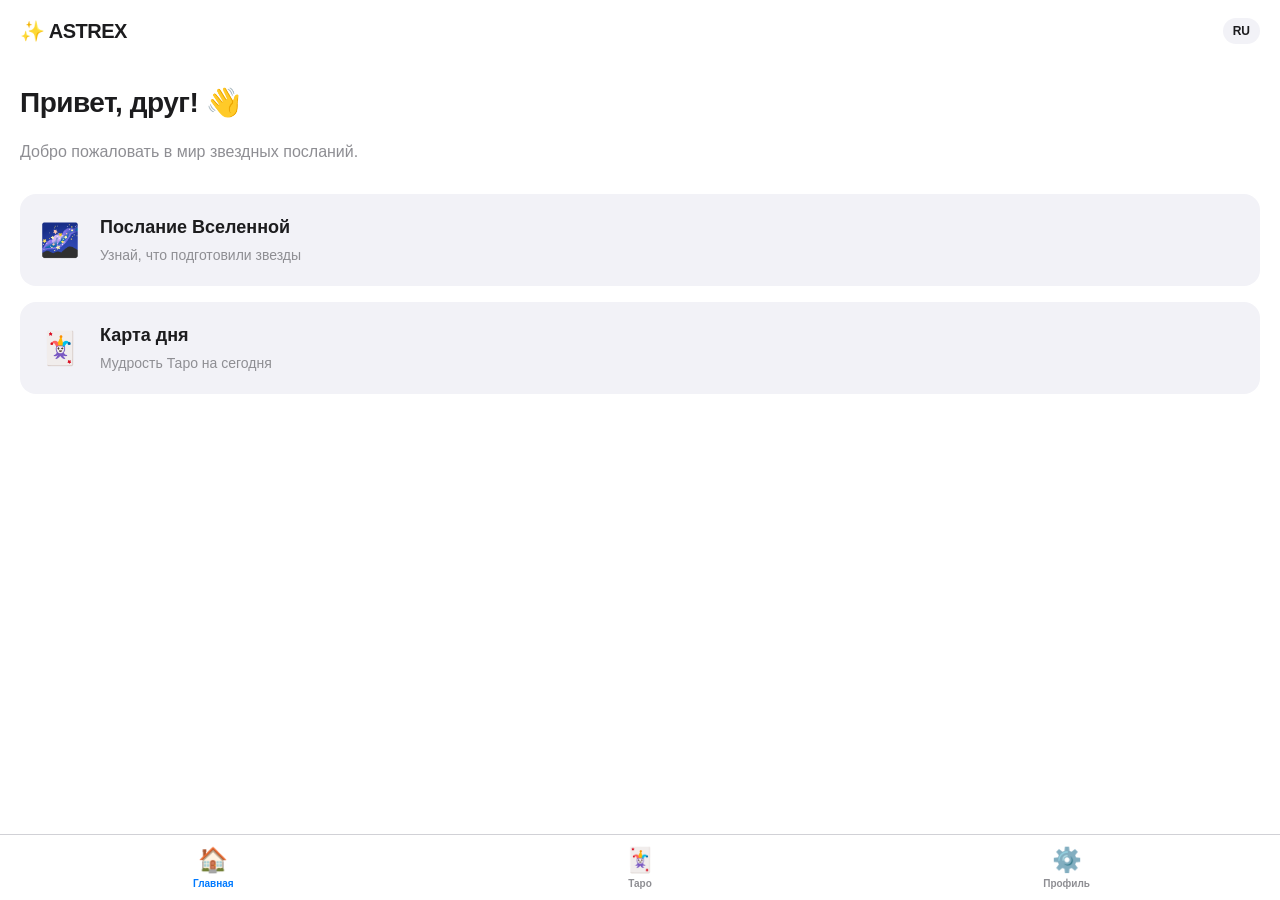
==== index.html @ b2342a39 "init" ====
<!DOCTYPE html>
<html lang="en">

<head>
    <meta charset="UTF-8">
    <meta name="viewport" content="width=device-width, initial-scale=1.0, maximum-scale=1.0, user-scalable=no">
    <title>ASTREX</title>
    <script src="https://telegram.org/js/telegram-web-app.js"></script>
    <link rel="stylesheet" href="style.css">
</head>

<body>
    <div id="app">
        <!-- Header -->
        <header>
            <div class="logo">✨ ASTREX</div>
            <div id="lang-indicator" class="lang-badge">RU</div>
        </header>

        <!-- Main Content Area -->
        <main id="main-view">
            <!-- Views will be injected here -->
            <div id="view-home" class="view active">
                <div class="hero">
                    <h1 id="greeting">Привет, друг! 👋</h1>
                    <p id="sub-greeting">Добро пожаловать в мир звездных посланий.</p>
                </div>

                <div class="action-card" id="get-message-card">
                    <div class="card-icon">🌌</div>
                    <div class="card-content">
                        <h3 id="btn-message-label">Послание Вселенной</h3>
                        <p id="btn-message-desc">Узнай, что подготовили звезды</p>
                    </div>
                </div>

                <div class="action-card" id="tarot-card">
                    <div class="card-icon">🃏</div>
                    <div class="card-content">
                        <h3 id="btn-tarot-label">Карта дня</h3>
                        <p id="btn-tarot-desc">Мудрость Таро на сегодня</p>
                    </div>
                </div>
            </div>

            <!-- Tarot View -->
            <div id="view-tarot" class="view">
                <div class="back-btn">← Назад</div>
                <div id="tarot-container">
                    <!-- Tarot card result -->
                    <div id="tarot-shuffling" class="hidden">
                        <div class="loader"></div>
                        <p>Прислушиваюсь к энергиям...</p>
                    </div>
                    <div id="tarot-result" class="hidden">
                        <img id="tarot-img" src="" alt="Card">
                        <h2 id="tarot-name"></h2>
                        <span id="tarot-pos" class="badge"></span>
                        <p id="tarot-meaning"></p>
                        <button id="tarot-expand-btn" class="secondary-btn hidden">Подробное разъяснение 💎</button>
                    </div>
                    <button id="pull-tarot-btn" class="primary-btn">Открыть карту дня</button>
                </div>
            </div>

            <!-- Personalization View -->
            <div id="view-personalization" class="view">
                <div class="back-btn">← Назад</div>
                <h2 id="personalize-title">Персонализация</h2>
                <div class="form-group">
                    <label>Дата рождения</label>
                    <input type="text" id="birth-date" placeholder="01.01.1990">
                </div>
                <div class="form-group">
                    <label>Время рождения</label>
                    <input type="text" id="birth-time" placeholder="12:00">
                </div>
                <div class="form-group">
                    <label>Место рождения</label>
                    <input type="text" id="birth-region" placeholder="Город, регион">
                </div>
                <button id="save-personalization" class="primary-btn">Сохранить данные</button>
            </div>
        </main>

        <!-- Bottom Navigation -->
        <nav class="bottom-nav">
            <button class="nav-item active" data-view="home">
                <span class="icon">🏠</span>
                <span class="label">Главная</span>
            </button>
            <button class="nav-item" data-view="tarot">
                <span class="icon">🃏</span>
                <span class="label">Таро</span>
            </button>
            <button class="nav-item" data-view="personalization">
                <span class="icon">⚙️</span>
                <span class="label">Профиль</span>
            </button>
        </nav>
    </div>

    <script src="app.js"></script>
</body>

</html>
---- style.css ----
:root {
    --primary-color: #007aff; /* ASTREX Blue */
    --bg-color: #ffffff;
    --text-color: #1c1c1e;
    --secondary-text: #8e8e93;
    --card-bg: #f2f2f7;
    --border-radius: 16px;
    --safe-area-bottom: env(safe-area-inset-bottom);
}

* {
    box-sizing: border-box;
    -webkit-tap-highlight-color: transparent;
}

body {
    font-family: -apple-system, BlinkMacSystemFont, "Segoe UI", Roboto, Helvetica, Arial, sans-serif;
    background-color: var(--bg-color);
    color: var(--text-color);
    margin: 0;
    padding: 0;
    overflow-x: hidden;
    line-height: 1.5;
}

header {
    display: flex;
    justify-content: space-between;
    align-items: center;
    padding: 16px 20px;
    position: sticky;
    top: 0;
    background: rgba(255, 255, 255, 0.8);
    backdrop-filter: blur(10px);
    z-index: 100;
}

.logo {
    font-weight: 700;
    font-size: 20px;
    letter-spacing: -0.5px;
}

.lang-badge {
    background: var(--card-bg);
    padding: 4px 10px;
    border-radius: 20px;
    font-size: 12px;
    font-weight: 600;
}

main {
    padding: 0 20px 100px 20px;
}

.view {
    display: none;
    animation: fadeIn 0.3s ease;
}

.view.active {
    display: block;
}

@keyframes fadeIn {
    from { opacity: 0; transform: translateY(10px); }
    to { opacity: 1; transform: translateY(0); }
}

.hero {
    margin-top: 20px;
    margin-bottom: 30px;
}

h1 {
    font-size: 28px;
    font-weight: 800;
    margin-bottom: 8px;
    letter-spacing: -0.5px;
}

.hero p {
    color: var(--secondary-text);
    font-size: 16px;
}

/* Action Cards */
.action-card {
    background: var(--card-bg);
    padding: 20px;
    border-radius: var(--border-radius);
    display: flex;
    align-items: center;
    margin-bottom: 16px;
    cursor: pointer;
    transition: transform 0.2s ease, background 0.2s ease;
}

.action-card:active {
    transform: scale(0.98);
    background: #e5e5ea;
}

.card-icon {
    font-size: 32px;
    margin-right: 20px;
}

.card-content h3 {
    margin: 0;
    font-size: 18px;
    font-weight: 700;
}

.card-content p {
    margin: 4px 0 0 0;
    color: var(--secondary-text);
    font-size: 14px;
}

/* Forms */
.form-group {
    margin-bottom: 20px;
}

.form-group label {
    display: block;
    margin-bottom: 8px;
    font-size: 14px;
    font-weight: 600;
    color: var(--secondary-text);
}

input {
    width: 100%;
    padding: 14px 16px;
    border-radius: 12px;
    border: 1px solid #e5e5ea;
    background: var(--card-bg);
    font-size: 16px;
    outline: none;
    transition: border-color 0.2s ease;
}

input:focus {
    border-color: var(--primary-color);
}

/* Buttons */
.primary-btn {
    width: 100%;
    background: var(--primary-color);
    color: white;
    border: none;
    padding: 16px;
    border-radius: 16px;
    font-size: 16px;
    font-weight: 700;
    cursor: pointer;
    margin-top: 10px;
}

.secondary-btn {
    width: 100%;
    background: #e5e5ea;
    color: var(--text-color);
    border: none;
    padding: 12px;
    border-radius: 12px;
    font-size: 14px;
    font-weight: 600;
    margin-top: 10px;
}

/* Bottom Nav */
.bottom-nav {
    position: fixed;
    bottom: 0;
    left: 0;
    right: 0;
    background: rgba(255, 255, 255, 0.9);
    backdrop-filter: blur(20px);
    display: flex;
    justify-content: space-around;
    padding: 10px 0 calc(10px + var(--safe-area-bottom));
    border-top: 0.5px solid #d1d1d6;
    z-index: 1000;
}

.nav-item {
    border: none;
    background: none;
    display: flex;
    flex-direction: column;
    align-items: center;
    color: var(--secondary-text);
    cursor: pointer;
    width: 33%;
}

.nav-item.active {
    color: var(--primary-color);
}

.nav-item .icon {
    font-size: 24px;
    margin-bottom: 4px;
}

.nav-item .label {
    font-size: 10px;
    font-weight: 600;
}

/* Tarot Container */
#tarot-container {
    text-align: center;
    padding: 20px 0;
}

#tarot-img {
    width: 200px;
    border-radius: 12px;
    box-shadow: 0 10px 30px rgba(0,0,0,0.1);
    margin-bottom: 20px;
}

.badge {
    display: inline-block;
    padding: 4px 12px;
    background: var(--card-bg);
    border-radius: 20px;
    font-size: 12px;
    font-weight: 700;
    margin-bottom: 16px;
}

.hidden {
    display: none;
}

.loader {
    width: 40px;
    height: 40px;
    border: 4px solid var(--card-bg);
    border-top-color: var(--primary-color);
    border-radius: 50%;
    animation: spin 1s linear infinite;
    margin: 40px auto;
}

@keyframes spin {
    to { transform: rotate(360deg); }
}

.back-btn {
    padding: 10px 0;
    font-weight: 600;
    color: var(--primary-color);
    cursor: pointer;
    margin-bottom: 10px;
}
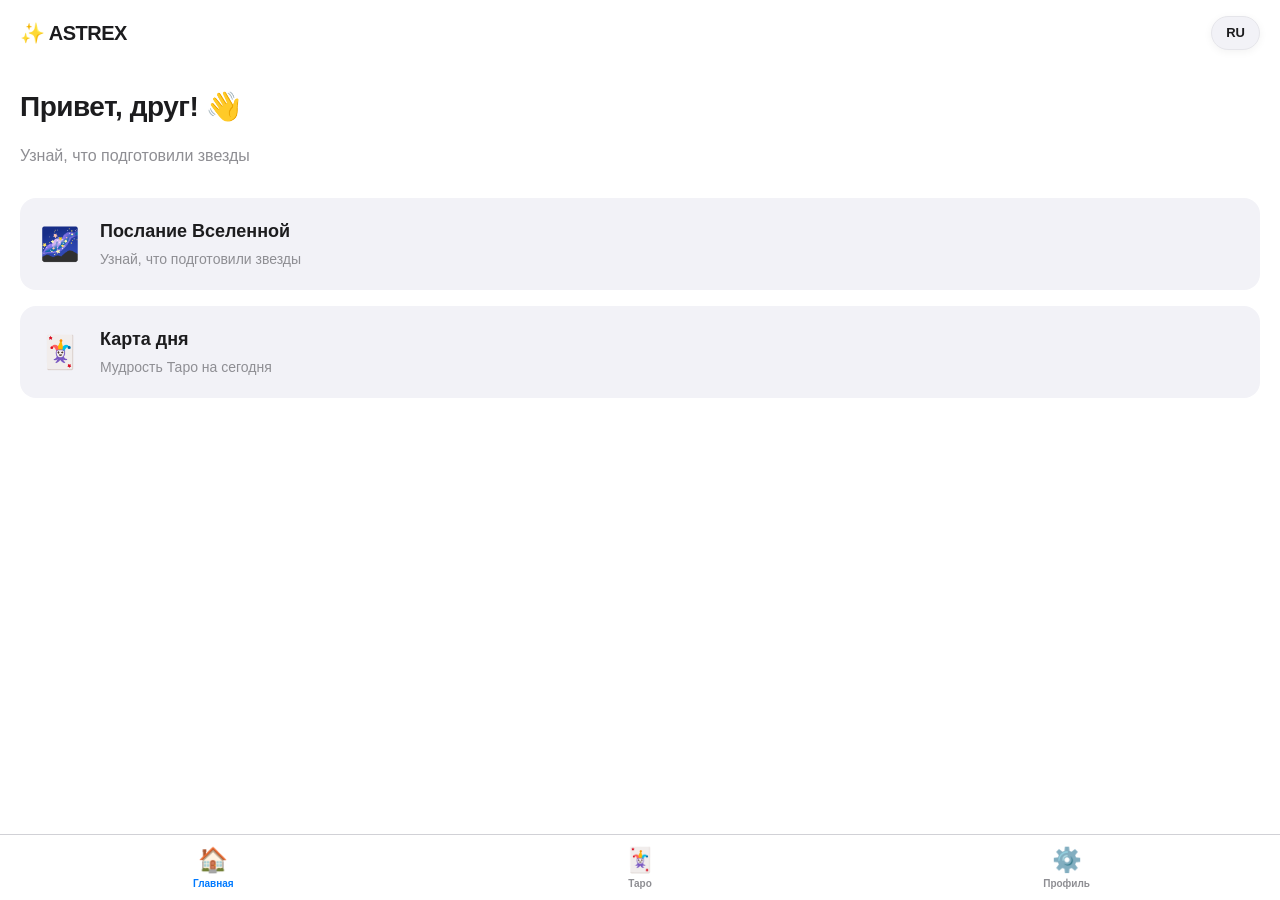
==== commit ef3b4340: "optimization" ====
--- a/index.html
+++ b/index.html
@@ -3,7 +3,7 @@
 
 <head>
     <meta charset="UTF-8">
-    <meta name="viewport" content="width=device-width, initial-scale=1.0, maximum-scale=1.0, user-scalable=no">
+    <meta name="viewport" content="width=device-width, initial-scale=1.0, maximum-scale=1.0, user-scalable=no, viewport-fit=cover">
     <title>ASTREX</title>
     <script src="https://telegram.org/js/telegram-web-app.js"></script>
     <link rel="stylesheet" href="style.css">
--- a/style.css
+++ b/style.css
@@ -1,5 +1,6 @@
 :root {
-    --primary-color: #007aff; /* ASTREX Blue */
+    --primary-color: #007aff;
+    /* ASTREX Blue */
     --bg-color: #ffffff;
     --text-color: #1c1c1e;
     --secondary-text: #8e8e93;
@@ -11,6 +12,12 @@
 * {
     box-sizing: border-box;
     -webkit-tap-highlight-color: transparent;
+}
+
+html,
+body {
+    background-color: var(--bg-color);
+    min-height: 100vh;
 }
 
 body {
@@ -30,7 +37,7 @@
     padding: 16px 20px;
     position: sticky;
     top: 0;
-    background: rgba(255, 255, 255, 0.8);
+    background: rgba(255, 255, 255, 0.9);
     backdrop-filter: blur(10px);
     z-index: 100;
 }
@@ -43,10 +50,25 @@
 
 .lang-badge {
     background: var(--card-bg);
-    padding: 4px 10px;
+    padding: 6px 14px;
     border-radius: 20px;
-    font-size: 12px;
-    font-weight: 600;
+    font-size: 13px;
+    font-weight: 700;
+    cursor: pointer;
+    transition: all 0.2s ease;
+    border: 1px solid #e5e5ea;
+    box-shadow: 0 2px 8px rgba(0, 0, 0, 0.05);
+    user-select: none;
+    -webkit-user-select: none;
+}
+
+.lang-badge:hover {
+    background: #e5e5ea;
+}
+
+.lang-badge:active {
+    transform: scale(0.9);
+    background: #d1d1d6;
 }
 
 main {
@@ -63,8 +85,15 @@
 }
 
 @keyframes fadeIn {
-    from { opacity: 0; transform: translateY(10px); }
-    to { opacity: 1; transform: translateY(0); }
+    from {
+        opacity: 0;
+        transform: translateY(10px);
+    }
+
+    to {
+        opacity: 1;
+        transform: translateY(0);
+    }
 }
 
 .hero {
@@ -221,7 +250,7 @@
 #tarot-img {
     width: 200px;
     border-radius: 12px;
-    box-shadow: 0 10px 30px rgba(0,0,0,0.1);
+    box-shadow: 0 10px 30px rgba(0, 0, 0, 0.1);
     margin-bottom: 20px;
 }
 
@@ -250,7 +279,9 @@
 }
 
 @keyframes spin {
-    to { transform: rotate(360deg); }
+    to {
+        transform: rotate(360deg);
+    }
 }
 
 .back-btn {
@@ -259,4 +290,4 @@
     color: var(--primary-color);
     cursor: pointer;
     margin-bottom: 10px;
-}
+}
